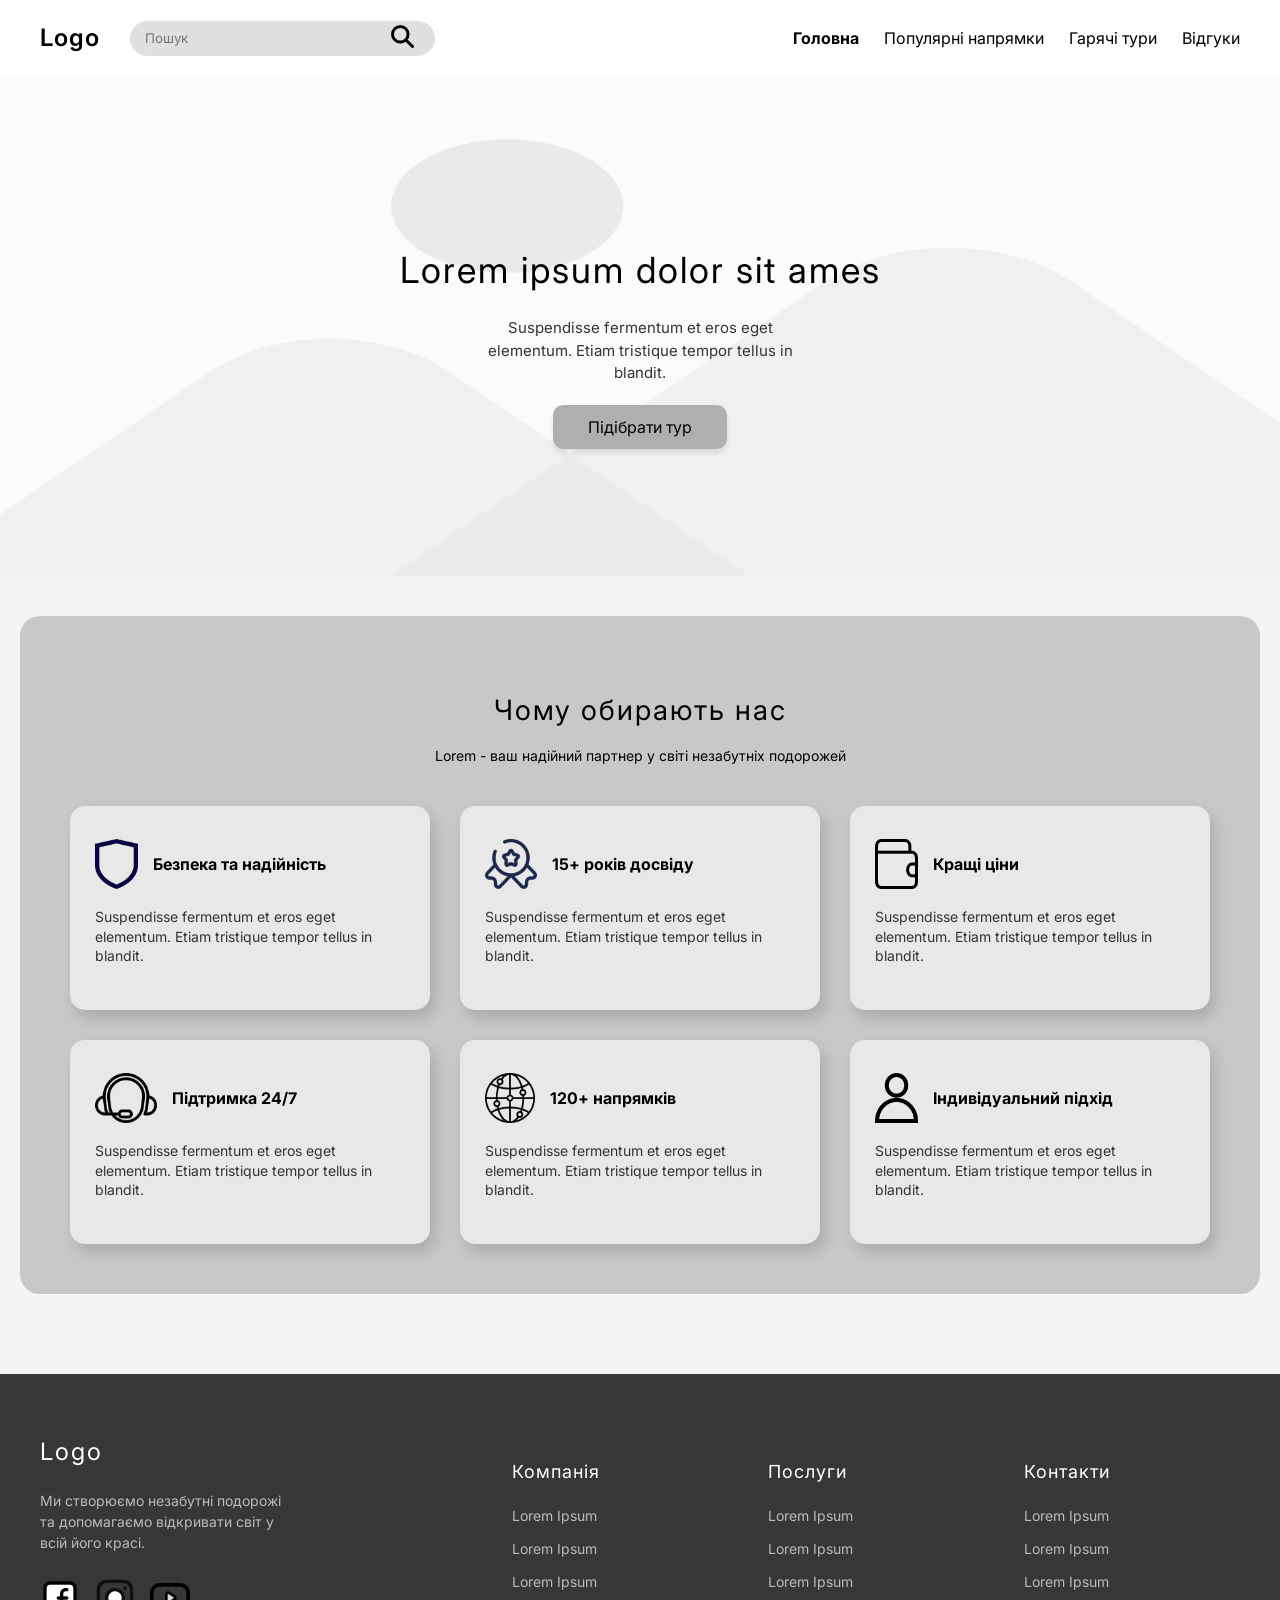
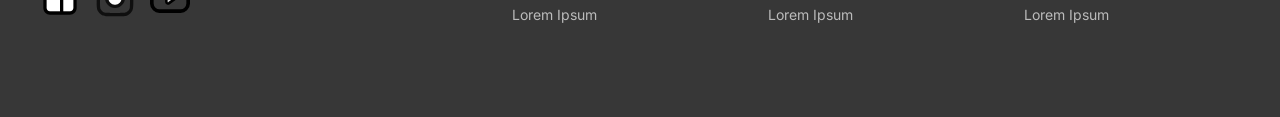
==== index.html @ 41c08a3e "Add files via upload" ====
<!DOCTYPE html>
<html lang="en">

<head>
    <meta charset="UTF-8">
    <meta name="viewport" content="width=device-width, initial-scale=1.0">
    <title>Туристична агенція</title>
    <link rel="preconnect" href="https://fonts.googleapis.com">
    <link rel="preconnect" href="https://fonts.gstatic.com" crossorigin>
    <link href="https://fonts.googleapis.com/css2?family=Inter:wght@400;600;700&display=swap" rel="stylesheet">
    <link rel="stylesheet" href="css/style.css">
</head>

<body>
    <header class="header">
        <div class="container header-container">
            <div class="header-left">
                <a href="index.html" class="logo-text">Logo</a>
                <form class="search-form" action="#">
                    <div class="search-box">
                        <input type="text" placeholder="Пошук">
                        <button type="submit" class="search-btn">
                            <svg width="23" height="23" viewBox="0 0 23 23" fill="none"
                                xmlns="http://www.w3.org/2000/svg">
                                <path
                                    d="M14.8333 14.8333L21.5 21.5M9.27778 17.0556C4.98223 17.0556 1.5 13.5733 1.5 9.27778C1.5 4.98223 4.98223 1.5 9.27778 1.5C13.5733 1.5 17.0556 4.98223 17.0556 9.27778C17.0556 13.5733 13.5733 17.0556 9.27778 17.0556Z"
                                    stroke="black" stroke-width="3" stroke-linecap="round" />
                            </svg>
                        </button>
                    </div>
                </form>
            </div>
            <nav class="navigation">
                <a href="index.html" class="active">Головна</a>
                <a href="popular_destinations.html">Популярні напрямки</a>
                <a href="hot_tours.html">Гарячі тури</a>
                <a href="#">Відгуки</a>
            </nav>
        </div>
    </header>
    <section class="hero">
        <div class="hero-background"><img src="assets/icons/image_fon.png" alt="Фон"></div>
        <div class="container hero-content">
            <h1>Lorem ipsum dolor sit ames</h1>
            <p>Suspendisse fermentum et eros eget<br>elementum. Etiam tristique tempor tellus in<br>blandit.</p>
            <a href="popular_destinations.html" class="btn-primary">Підібрати тур</a>
        </div>
    </section>
    <section class="features">
        <div class="container features-container">
            <h2>Чому обирають нас</h2>
            <p class="features-subtitle">Lorem - ваш надійний партнер у світі незабутніх подорожей</p>
            <div class="features-grid">
                <div class="feature-card">
                    <div class="card-header">
                        <div class="icon-placeholder"><img src="assets/icons/image_shield.png" alt="image_shield"></div>
                        <h3>Безпека та надійність</h3>
                    </div>
                    <p>Suspendisse fermentum et eros eget elementum. Etiam tristique tempor tellus in blandit.</p>
                </div>
                <div class="feature-card">
                    <div class="card-header">
                        <div class="icon-placeholder"><img src="assets/icons/image_medal.png" alt="image_medal"></div>
                        <h3>15+ років досвіду</h3>
                    </div>
                    <p>Suspendisse fermentum et eros eget elementum. Etiam tristique tempor tellus in blandit.</p>
                </div>
                <div class="feature-card">
                    <div class="card-header">
                        <div class="icon-placeholder"><img src="assets/icons/image_cashe.png" alt="image_cashe"></div>
                        <h3>Кращі ціни</h3>
                    </div>
                    <p>Suspendisse fermentum et eros eget elementum. Etiam tristique tempor tellus in blandit.</p>
                </div>
                <div class="feature-card">
                    <div class="card-header">
                        <div class="icon-placeholder"><img src="assets/icons/image_support.png" alt="image_support">
                        </div>
                        <h3>Підтримка 24/7</h3>
                    </div>
                    <p>Suspendisse fermentum et eros eget elementum. Etiam tristique tempor tellus in blandit.</p>
                </div>
                <div class="feature-card">
                    <div class="card-header">
                        <div class="icon-placeholder"><img src="assets/icons/image_internet.png" alt="image_internet">
                        </div>
                        <h3>120+ напрямків</h3>
                    </div>
                    <p>Suspendisse fermentum et eros eget elementum. Etiam tristique tempor tellus in blandit.</p>
                </div>
                <div class="feature-card">
                    <div class="card-header">
                        <div class="icon-placeholder"><img src="assets/icons/image_persona.png" alt="image_persona">
                        </div>
                        <h3>Індивідуальний підхід</h3>
                    </div>
                    <p>Suspendisse fermentum et eros eget elementum. Etiam tristique tempor tellus in blandit.</p>
                </div>
            </div>
        </div>
    </section>

    <footer class="footer">
        <div class="container footer-grid">
            <div class="footer-col brand-col">
                <div class="footer-logo">Logo</div>
                <p>Ми створюємо незабутні подорожі та допомагаємо відкривати світ у всій його красі.</p>
                <div class="social-links">
                    <a href="#" class="social-icon"><img src="assets/icons/facebook 1.svg" alt="facebook"></a>
                    <a href="#" class="social-icon"><img src="assets/icons/instagram 1.svg" alt="instagram"></a>
                    <a href="#" class="social-icon"><img src="assets/icons/YouTube.svg" alt="YouTube"></a>
                </div>
            </div>
            <div class="footer-col">
                <h4>Компанія</h4>
                <a href="#">Lorem Ipsum</a>
                <a href="#">Lorem Ipsum</a>
                <a href="#">Lorem Ipsum</a>
                <a href="#">Lorem Ipsum</a>
            </div>
            <div class="footer-col">
                <h4>Послуги</h4>
                <a href="#">Lorem Ipsum</a>
                <a href="#">Lorem Ipsum</a>
                <a href="#">Lorem Ipsum</a>
                <a href="#">Lorem Ipsum</a>
            </div>
            <div class="footer-col">
                <h4>Контакти</h4>
                <a href="#">Lorem Ipsum</a>
                <a href="#">Lorem Ipsum</a>
                <a href="#">Lorem Ipsum</a>
                <a href="#">Lorem Ipsum</a>
            </div>
        </div>
    </footer>

</body>

</html>
---- css/style.css ----
*::before,
*::after {
    box-sizing: border-box;
    margin: 0;
    padding: 0;
}

:root {
    --bg-main: #F4F4F4;
    --bg-header: #FFFFFF;
    --bg-features: #C8C8C8;
    --bg-footer: #373737;
    --text-main: #000000;
    --text-footer: #FFFFFF;
    --font-main: 'Inter', sans-serif;
}

html,
body {
    height: 100%;
    margin: 0;
}

body {
    font-family: var(--font-main);
    color: var(--text-main);
    background-color: var(--bg-main);
    line-height: 1.5;
}

.container {
    max-width: 1200px;
    margin: 0 auto;
    padding: 0 20px;
}

/* --- HEADER --- */

.header {
    background-color: var(--bg-header);
    padding: 20px 0;
}

.header-container {
    display: flex;
    justify-content: space-between;
    align-items: center;
}

.header-left {
    display: flex;
    align-items: center;
    gap: 30px;
}

.logo-text {
    font-size: 24px;
    font-weight: 600;
    color: var(--text-main);
    text-decoration: none;
    letter-spacing: 1px;
}

.search-box {
    position: relative;
    display: flex;
    align-items: center;
}

.search-box input {
    width: 250px;
    height: 35px;
    background: #E0E0E0;
    border-radius: 30px;
    border: none;
    padding: 0 40px 0 15px;
    font-family: var(--font-main);
    outline: none;
}

.search-btn {
    position: absolute;
    right: 15px;
    background: none;
    border: none;
    cursor: pointer;
    font-size: 16px;
}

.navigation {
    display: flex;
    gap: 25px;
}

.navigation a {
    text-decoration: none;
    color: var(--text-main);
    font-size: 16px;
}

.navigation a.active {
    font-weight: 700;
}

.hero {
    position: relative;
    width: 100%;
    min-height: 500px;
    display: flex;
    align-items: center;
    justify-content: center;
    text-align: center;
    overflow: hidden;
}

.hero-background {
    position: absolute;
    top: 0;
    left: 0;
    width: 100%;
    height: 100%;
    z-index: 1;
}

.hero-background img {
    width: 100%;
    height: 100%;
    object-fit: cover;
    object-position: bottom;
    opacity: 0.6;
}

.hero-content {
    position: relative;
    z-index: 2;
    color: #000;
}

.hero h1 {
    font-size: 36px;
    font-weight: 400;
    letter-spacing: 2px;
    margin-bottom: 20px;
}

.hero p {
    font-size: 15px;
    color: #333;
    margin-bottom: 30px;
}

.btn-primary {
    text-decoration: none;
    background-color: #AFAFAF;
    color: #000;
    border: none;
    padding: 12px 35px;
    border-radius: 10px;
    font-size: 16px;
    cursor: pointer;
    font-family: var(--font-main);
    box-shadow: 0 4px 6px rgba(0, 0, 0, 0.1);
    transition: background 0.3s;
}

.btn-primary:hover {
    background-color: #9c9c9c;
}

/* --- FEATURES SECTION --- */
.features {
    padding: 40px 20px 80px;
}

.features-container {
    background-color: var(--bg-features);
    border-radius: 20px;
    padding: 50px;
}

.features h2 {
    text-align: center;
    font-size: 28px;
    font-weight: 400;
    letter-spacing: 2px;
    margin-bottom: 10px;
}

.features-subtitle {
    text-align: center;
    font-size: 14px;
    margin-bottom: 40px;
}

.features-grid {
    display: grid;
    grid-template-columns: repeat(3, 1fr);
    gap: 30px;
}

.feature-card {
    background-color: #E8E8E8;
    padding: 30px 25px;
    border-radius: 15px;
    box-shadow: 5px 8px 15px rgba(0, 0, 0, 0.15);
}

.card-header {
    display: flex;
    align-items: center;
    gap: 15px;
    margin-bottom: 15px;
}

.icon-placeholder {
    font-size: 30px;
    display: flex;
    align-items: center;
    justify-content: center;
}

.feature-card h3 {
    font-size: 16px;
    font-weight: 700;
}

.feature-card p {
    font-size: 14px;
    color: #333;
    line-height: 1.4;
}

.feature-card img {
    height: 50px;
    width: auto;
}

/* --- FOOTER --- */
.footer {
    background-color: var(--bg-footer);
    color: var(--text-footer);
    padding: 60px 0 80px;
}

.footer-grid {
    display: grid;
    grid-template-columns: 2fr 1fr 1fr 1fr;
    gap: 40px;
}

.footer-logo {
    font-size: 24px;
    font-weight: 400;
    letter-spacing: 2px;
    margin-bottom: 20px;
}

.brand-col p {
    font-size: 14px;
    color: #BBBBBB;
    max-width: 250px;
    margin-bottom: 25px;
}

.social-links {
    display: flex;
    gap: 15px;
}

.social-icon {
    display: inline-flex;
    align-items: center;
    justify-content: center;
    width: 40px;
    height: 40px;
    background-color: var(--text-footer);
    color: var(--bg-footer);
    border-radius: 10px;
    text-decoration: none;
    font-weight: bold;
    font-size: 18px;
}

.social-icon img {
    width: 40px;
    height: 40px;
    background-color: var(--bg-footer);
}

.footer-col h4 {
    font-size: 18px;
    font-weight: 400;
    margin-bottom: 20px;
    letter-spacing: 1px;
}

.footer-col a {
    display: block;
    color: #BBBBBB;
    text-decoration: none;
    font-size: 14px;
    margin-bottom: 12px;
    transition: color 0.3s;
}

.footer-col a:hover {
    color: #FFFFFF;
}

/** НАСТУПНА СТОРІНКА **/

.popular-main {
    padding: 30px 0 80px;
}

.title-card {
    background-color: #FFFFFF;
    border-radius: 20px;
    padding: 35px 20px;
    text-align: center;
    margin-bottom: 40px;
}


.title-card h1 {
    font-size: 28px;
    font-weight: 700;
    margin-bottom: 12px;
    color: var(--text-main);
}

.title-card p {
    font-size: 15px;
    color: #333333;
    line-height: 1.5;
}


/**
    Card
**/

.destinations-grid {
    display: grid;
    grid-template-columns: repeat(3, 1fr);
    gap: 30px;
}

.dest-card {
    background-color: #FFFFFF;
    border-radius: 20px;
    box-shadow: 4px 6px 15px rgba(0, 0, 0, 0.08);
    display: flex;
    flex-direction: column;
    transition: transform 0.3s ease, box-shadow 0.3s ease;
}

.dest-card:hover {
    transform: translateY(-5px);
    box-shadow: 6px 10px 20px rgba(0, 0, 0, 0.12);
}

.dest-image {
    border-radius: 20px;
    height: 220px;
    background-color: #EAEAEA;
}

.dest-image img {
    border-top-left-radius: 20px;
    border-top-right-radius: 20px;
    width: 100%;
    height: 100%;
    object-fit: cover;
    object-position: bottom;
}

.dest-content {
    padding: 20px 25px;
    display: flex;
    flex-direction: column;
    flex-grow: 1;
}

.dest-location {
    display: flex;
    align-items: center;
    gap: 8px;
    font-size: 24px;
    color: #555555;
    margin-bottom: 12px;
}

.dest-location img {
    width: 32px;
    height: 32px;
    fill: none;
    stroke: currentColor;
}

.dest-content h3 {
    font-size: 18px;
    font-weight: 600;
    margin-bottom: 25px;
    color: var(--text-main);
}

.dest-footer {
    display: flex;
    justify-content: space-between;
    align-items: center;
    margin-top: auto;
}

.tours {
    font-size: 13px;
    color: #555555;
}

.rating {
    display: flex;
    align-items: center;
    gap: 5px;
    font-size: 15px;
    font-weight: 600;
    color: #555555;
}

.rating img {
    width: 18px;
    height: 18px;
    fill: #999999;
}

/** --- Next Next page --- **/

.hot-tours-main {
    flex: 1 0 auto;
    padding: 30px 0 80px;
}

.tours-grid {
    display: grid;
    grid-template-columns: repeat(2, 1fr);
    gap: 30px;
    margin-bottom: 40px;
    ;
}

.tour-card {
    background-color: #FFFFFF;
    border-radius: 20px;
    overflow: hidden;
    box-shadow: 4px 6px 15px rgba(0, 0, 0, 0.05);
    display: flex;
    flex-direction: column;
}

.tour-image-box {
    position: relative;
    height: 250px;
    background-color: #EAEAEA;
}

.tour-image-box .main-photo {
    width: 100%;
    height: 100%;
    object-fit: cover;
}

.like-btn {
    position: absolute;
    right: 20px;
    top: 20px;
    background: none;
    border: none;
    cursor: pointer;
}

.like-btn svg {
    width: 45px;
    height: 45px;
    fill: none;
    transition: 0.2s;
}



.like-btn:hover svg path {
    stroke: #ff4d4f;
    fill: #ff4d4f;
}


.like-btn svg circle,
.like-btn svg path {
    transition: 0.3s;
}

.tour-info {
    padding: 25px 30px;
}

.tour-header-row {
    display: flex;
    justify-content: space-between;
    align-items: flex-start;
    margin-bottom: 30px;
    gap: 15px;
}

.tour-header-row h3 {
    font-size: 18px;
    font-weight: 500;
    color: var(--text-main);
    line-height: 1.4;
}

.tour-rating {
    display: flex;
    align-items: center;
    gap: 5px;
    font-size: 14px;
    font-weight: 600;
    color: #555555;
    white-space: nowrap;

}

.tour-rating .star img {
    height: 30px;
    width: 30px;
}

.tour-footer-row {
    display: flex;
    justify-content: space-between;
    align-items: center;
}

.tour-price {
    font-size: 18px;
    color: #333333;
}

.btn-more {
    background-color: #D9D9D9;
    color: #000000;
    text-decoration: none;
    padding: 10px 25px;
    border-radius: 20px;
    font-size: 14px;
    font-weight: 500;
    transition: background 0.3s;
}

.btn-more:hover {
    background-color: #c4c4c4;
}


.stats-box {
    background-color: #FFFFFF;
    border-radius: 20px;
    padding: 40px 20px;
    display: flex;
    justify-content: space-around;
    align-items: center;
    box-shadow: 0 4px 15px rgba(0, 0, 0, 0.05);
}

.stat-item {
    text-align: center;
    display: flex;
    flex-direction: column;
    gap: 5px;
}

.stat-num {
    font-size: 28px;
    font-weight: 500;
    color: var(--text-main);
}

.stat-desc {
    font-size: 18px;
    color: var(--text-main);
    font-weight: 400;
}


@media (min-width: 1200px) {
    .container {
        max-width: 1200px;
    }
}

@media (max-width: 1199px) and (min-width: 992px) {
    .container {
        max-width: 960px;
    }

    .header-left {
        gap: 15px;
    }

    .search-box input {
        width: 180px;
    }

    .navigation {
        gap: 15px;
    }

    .features-grid,
    .destinations-grid {
        gap: 20px;
    }

    .tours-grid {
        gap: 20px;
    }

    .hero h1 {
        font-size: 30px;
    }

    .title-card h1 {
        font-size: 26px;
    }
}
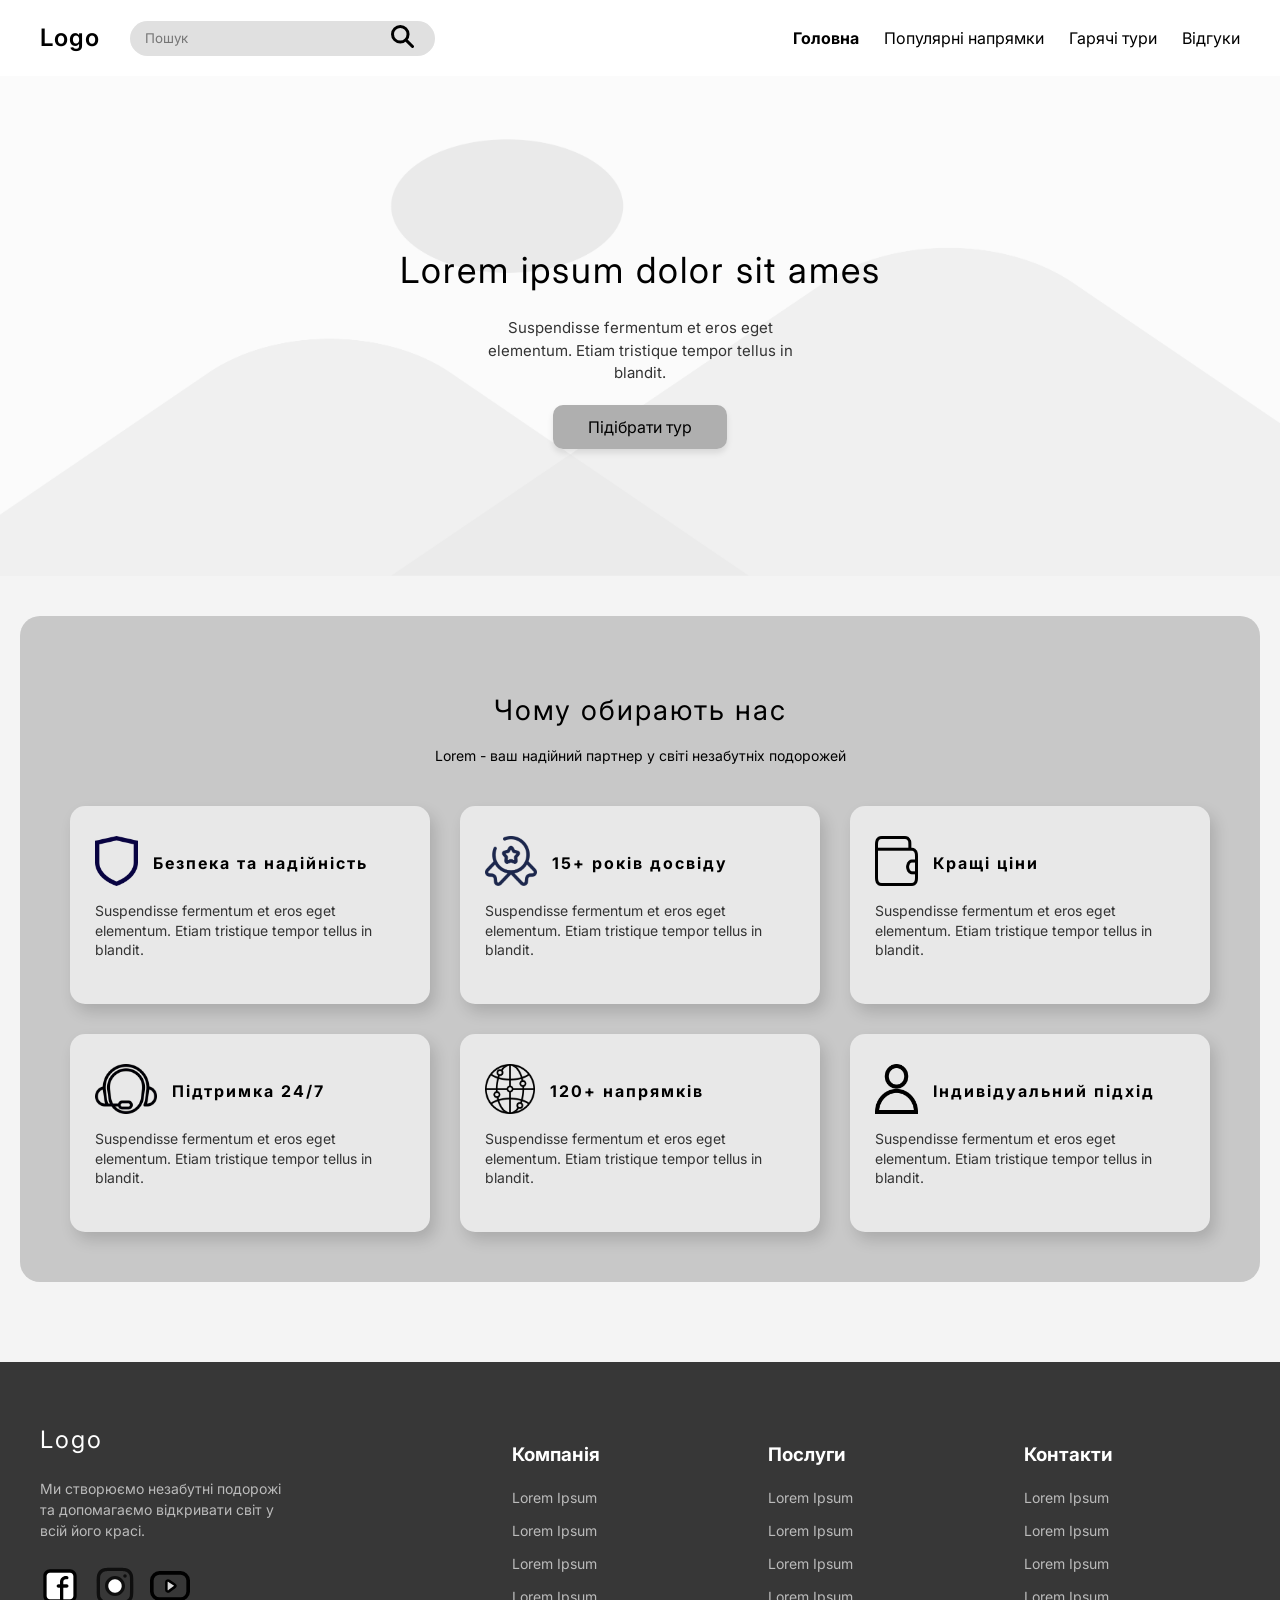
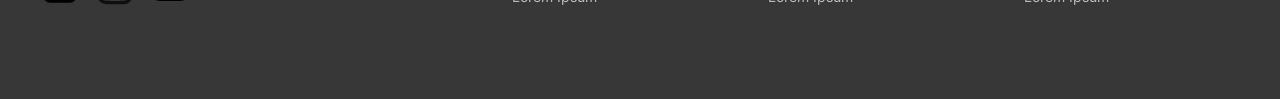
==== commit e5ea6335: "Fixing errors after validation" ====
--- a/index.html
+++ b/index.html
@@ -9,6 +9,8 @@
     <link rel="preconnect" href="https://fonts.gstatic.com" crossorigin>
     <link href="https://fonts.googleapis.com/css2?family=Inter:wght@400;600;700&display=swap" rel="stylesheet">
     <link rel="stylesheet" href="css/style.css">
+    <link rel="icon" href="assets/icons/logo.svg" type="image/svg+xml">
+
 </head>
 
 <body>
@@ -54,21 +56,21 @@
                 <div class="feature-card">
                     <div class="card-header">
                         <div class="icon-placeholder"><img src="assets/icons/image_shield.png" alt="image_shield"></div>
-                        <h3>Безпека та надійність</h3>
+                        <h2>Безпека та надійність</h2>
                     </div>
                     <p>Suspendisse fermentum et eros eget elementum. Etiam tristique tempor tellus in blandit.</p>
                 </div>
                 <div class="feature-card">
                     <div class="card-header">
                         <div class="icon-placeholder"><img src="assets/icons/image_medal.png" alt="image_medal"></div>
-                        <h3>15+ років досвіду</h3>
+                        <h2>15+ років досвіду</h2>
                     </div>
                     <p>Suspendisse fermentum et eros eget elementum. Etiam tristique tempor tellus in blandit.</p>
                 </div>
                 <div class="feature-card">
                     <div class="card-header">
                         <div class="icon-placeholder"><img src="assets/icons/image_cashe.png" alt="image_cashe"></div>
-                        <h3>Кращі ціни</h3>
+                        <h2>Кращі ціни</h2>
                     </div>
                     <p>Suspendisse fermentum et eros eget elementum. Etiam tristique tempor tellus in blandit.</p>
                 </div>
@@ -76,7 +78,7 @@
                     <div class="card-header">
                         <div class="icon-placeholder"><img src="assets/icons/image_support.png" alt="image_support">
                         </div>
-                        <h3>Підтримка 24/7</h3>
+                        <h2>Підтримка 24/7</h2>
                     </div>
                     <p>Suspendisse fermentum et eros eget elementum. Etiam tristique tempor tellus in blandit.</p>
                 </div>
@@ -84,7 +86,7 @@
                     <div class="card-header">
                         <div class="icon-placeholder"><img src="assets/icons/image_internet.png" alt="image_internet">
                         </div>
-                        <h3>120+ напрямків</h3>
+                        <h2>120+ напрямків</h2>
                     </div>
                     <p>Suspendisse fermentum et eros eget elementum. Etiam tristique tempor tellus in blandit.</p>
                 </div>
@@ -92,7 +94,7 @@
                     <div class="card-header">
                         <div class="icon-placeholder"><img src="assets/icons/image_persona.png" alt="image_persona">
                         </div>
-                        <h3>Індивідуальний підхід</h3>
+                        <h2>Індивідуальний підхід</h2>
                     </div>
                     <p>Suspendisse fermentum et eros eget elementum. Etiam tristique tempor tellus in blandit.</p>
                 </div>
@@ -106,27 +108,27 @@
                 <div class="footer-logo">Logo</div>
                 <p>Ми створюємо незабутні подорожі та допомагаємо відкривати світ у всій його красі.</p>
                 <div class="social-links">
-                    <a href="#" class="social-icon"><img src="assets/icons/facebook 1.svg" alt="facebook"></a>
-                    <a href="#" class="social-icon"><img src="assets/icons/instagram 1.svg" alt="instagram"></a>
+                    <a href="#" class="social-icon"><img src="assets/icons/facebook1.svg" alt="facebook"></a>
+                    <a href="#" class="social-icon"><img src="assets/icons/instagram1.svg" alt="instagram"></a>
                     <a href="#" class="social-icon"><img src="assets/icons/YouTube.svg" alt="YouTube"></a>
                 </div>
             </div>
             <div class="footer-col">
-                <h4>Компанія</h4>
+                <h3>Компанія</h3>
                 <a href="#">Lorem Ipsum</a>
                 <a href="#">Lorem Ipsum</a>
                 <a href="#">Lorem Ipsum</a>
                 <a href="#">Lorem Ipsum</a>
             </div>
             <div class="footer-col">
-                <h4>Послуги</h4>
+                <h3>Послуги</h3>
                 <a href="#">Lorem Ipsum</a>
                 <a href="#">Lorem Ipsum</a>
                 <a href="#">Lorem Ipsum</a>
                 <a href="#">Lorem Ipsum</a>
             </div>
             <div class="footer-col">
-                <h4>Контакти</h4>
+                <h3>Контакти</h3>
                 <a href="#">Lorem Ipsum</a>
                 <a href="#">Lorem Ipsum</a>
                 <a href="#">Lorem Ipsum</a>
--- a/css/style.css
+++ b/css/style.css
@@ -219,7 +219,7 @@
     justify-content: center;
 }
 
-.feature-card h3 {
+.feature-card h2 {
     font-size: 16px;
     font-weight: 700;
 }
@@ -398,7 +398,7 @@
     stroke: currentColor;
 }
 
-.dest-content h3 {
+.dest-content h2 {
     font-size: 18px;
     font-weight: 600;
     margin-bottom: 25px;
@@ -509,7 +509,7 @@
     gap: 15px;
 }
 
-.tour-header-row h3 {
+.tour-header-row h2 {
     font-size: 18px;
     font-weight: 500;
     color: var(--text-main);
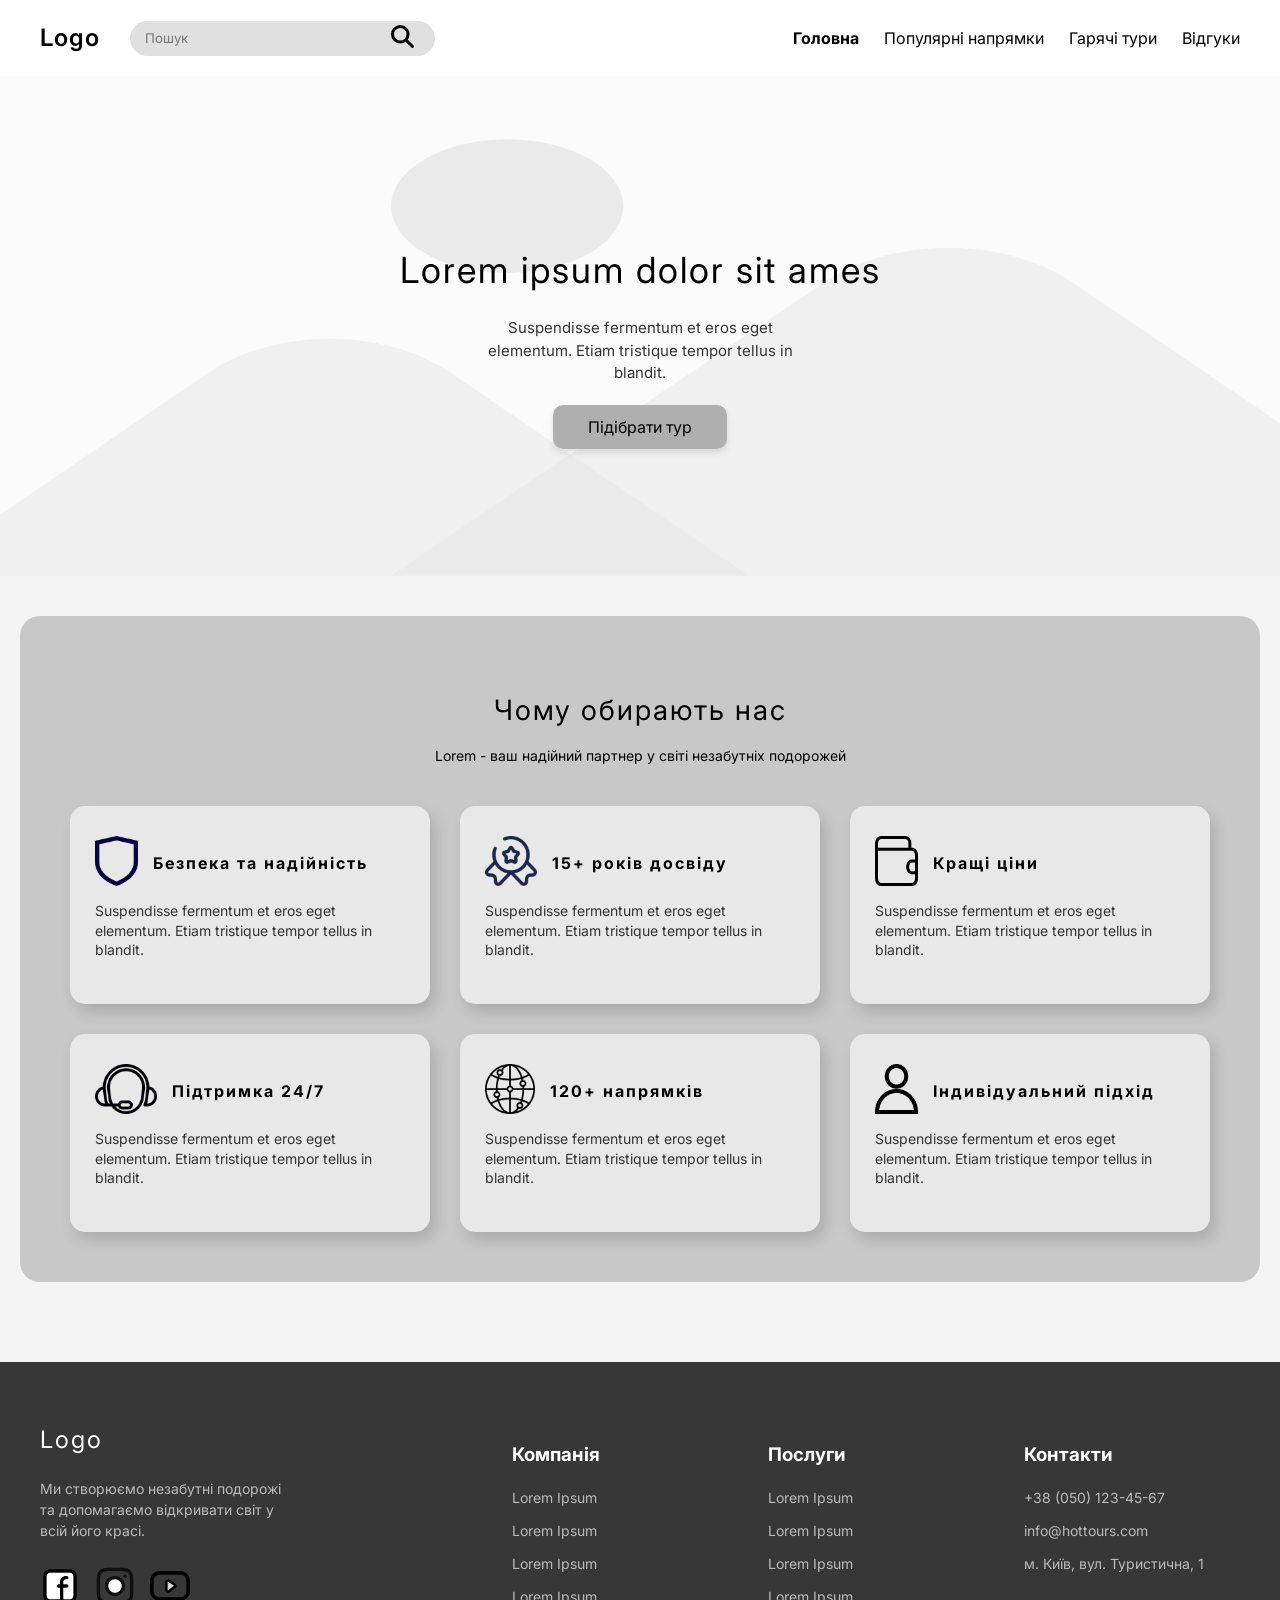
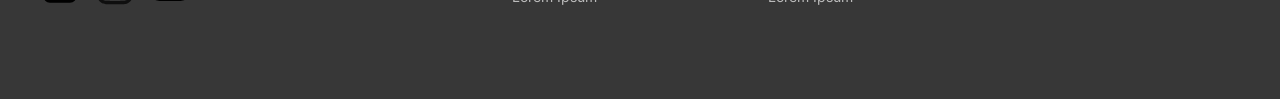
==== commit a39198b6: "Add files via upload Add adaptive for mobile device" ====
--- a/index.html
+++ b/index.html
@@ -129,10 +129,10 @@
             </div>
             <div class="footer-col">
                 <h3>Контакти</h3>
-                <a href="#">Lorem Ipsum</a>
-                <a href="#">Lorem Ipsum</a>
-                <a href="#">Lorem Ipsum</a>
-                <a href="#">Lorem Ipsum</a>
+                <a href="tel:+380501234567">+38 (050) 123-45-67</a>
+                <a href="mailto:info@hottours.com">info@hottours.com</a>
+                <a href="#">м. Київ, вул. Туристична, 1</a>
+                <!-- <a href="#">Lorem Ipsum</a> -->
             </div>
         </div>
     </footer>
--- a/css/style.css
+++ b/css/style.css
@@ -631,3 +631,83 @@
 }
 
 
+@media (max-width: 991px) and (min-width: 576px) {
+    .features-grid,
+    .destinations-grid,
+    .tours-grid {
+        grid-template-columns: repeat(2, 1fr); 
+    }
+    .footer-grid {
+        grid-template-columns: repeat(2, 1fr);
+        gap: 30px;
+    }
+    .header-container {
+        flex-direction: column;
+        gap: 20px;
+    }
+    .navigation {
+        flex-wrap: wrap;
+        justify-content: center;
+    }
+    .title-card h1, .hero h1 {
+        font-size: 26px;
+    }
+}
+
+
+@media (max-width: 575px) {
+    .features-grid,
+    .destinations-grid,
+    .tours-grid,
+    .footer-grid {
+        grid-template-columns: 1fr;
+    }
+    
+    .footer-col {
+        text-align: center;
+    }
+
+    .social-links {
+        justify-content: center;
+    }
+
+    .header-container {
+        flex-direction: column;
+        gap: 15px;
+    }
+    
+    .header-left {
+        flex-direction: column;
+        width: 100%;
+        gap: 15px;
+    }
+    
+    .search-box, .search-box input {
+        width: 100%;
+    }
+
+    .navigation {
+        flex-wrap: wrap;
+        justify-content: center;
+        gap: 15px;
+    }
+
+    .stats-box {
+        flex-direction: column;
+        gap: 25px;
+    }
+
+    .hero h1 {
+        font-size: 22px;
+    }
+    .title-card h1 {
+        font-size: 20px;
+    }
+
+    .brand-col p {
+        margin: 14px auto 25px;
+    }
+}
+
+
+
